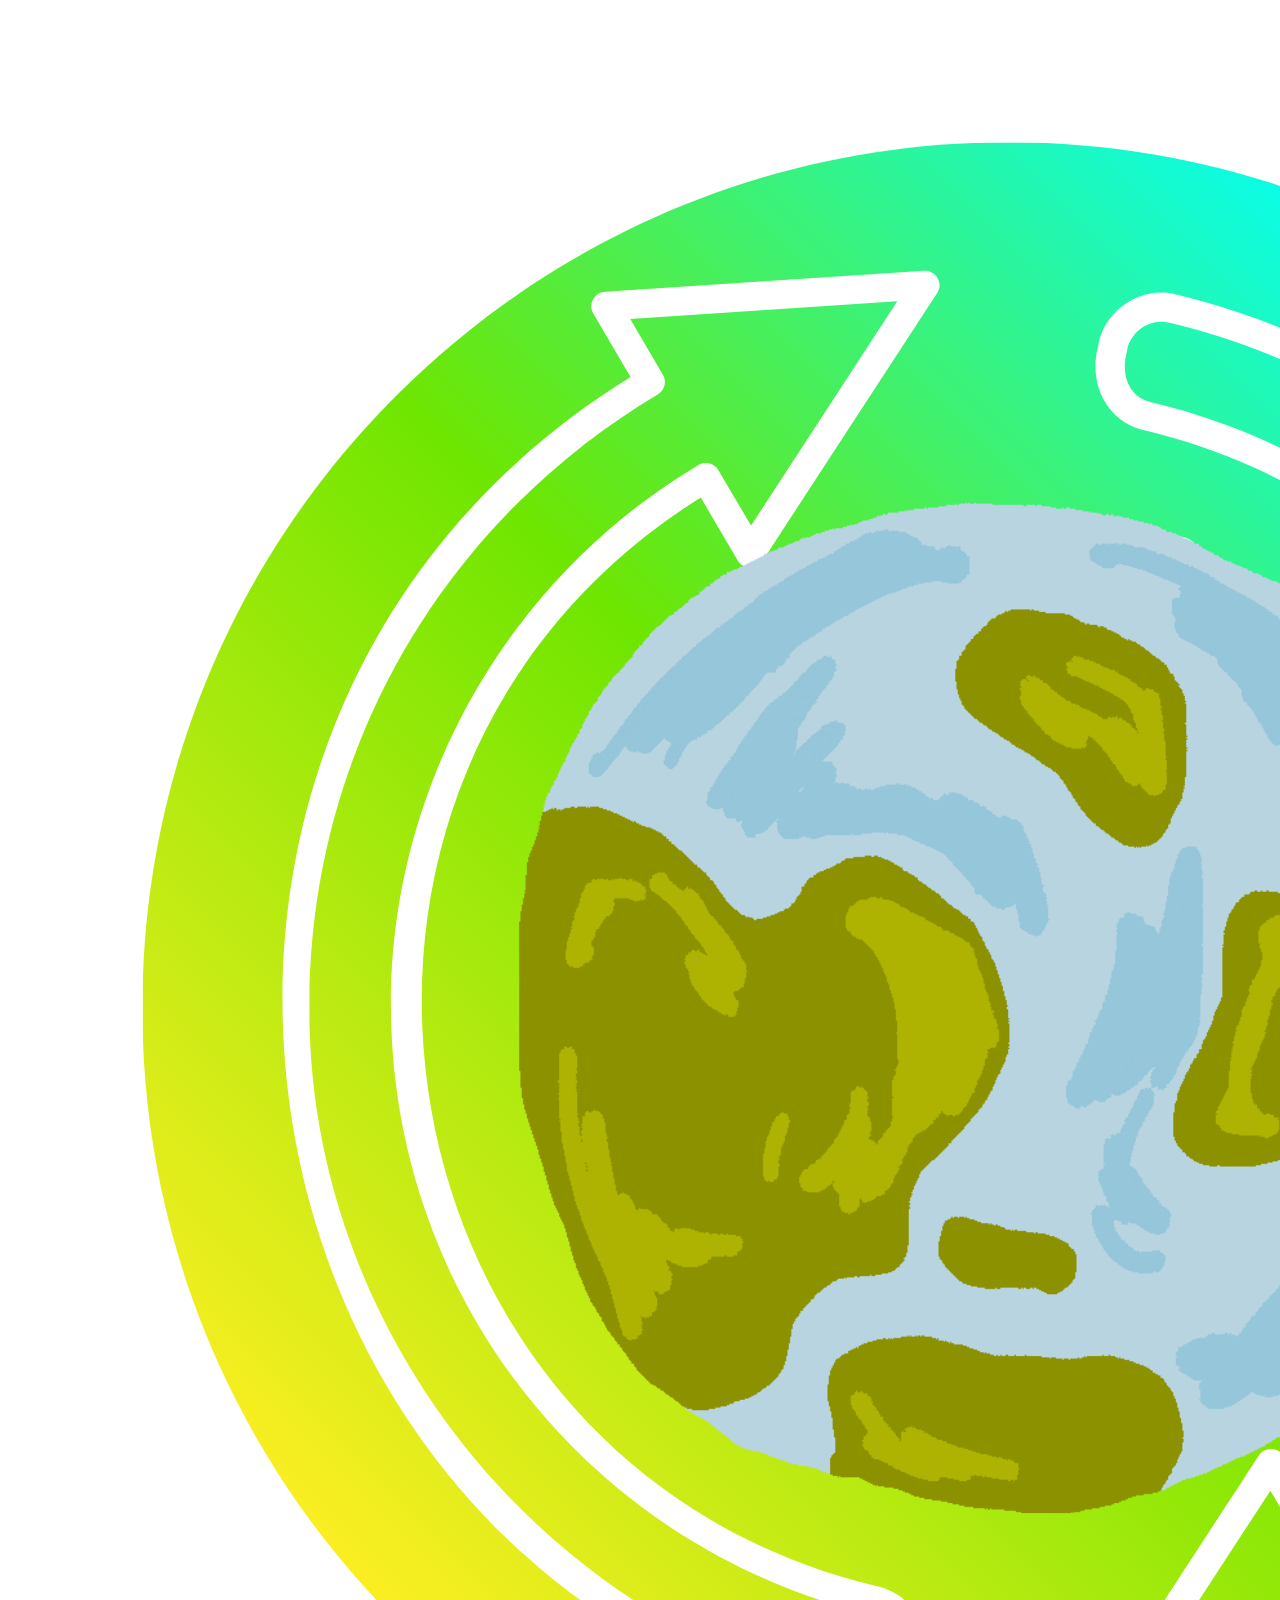
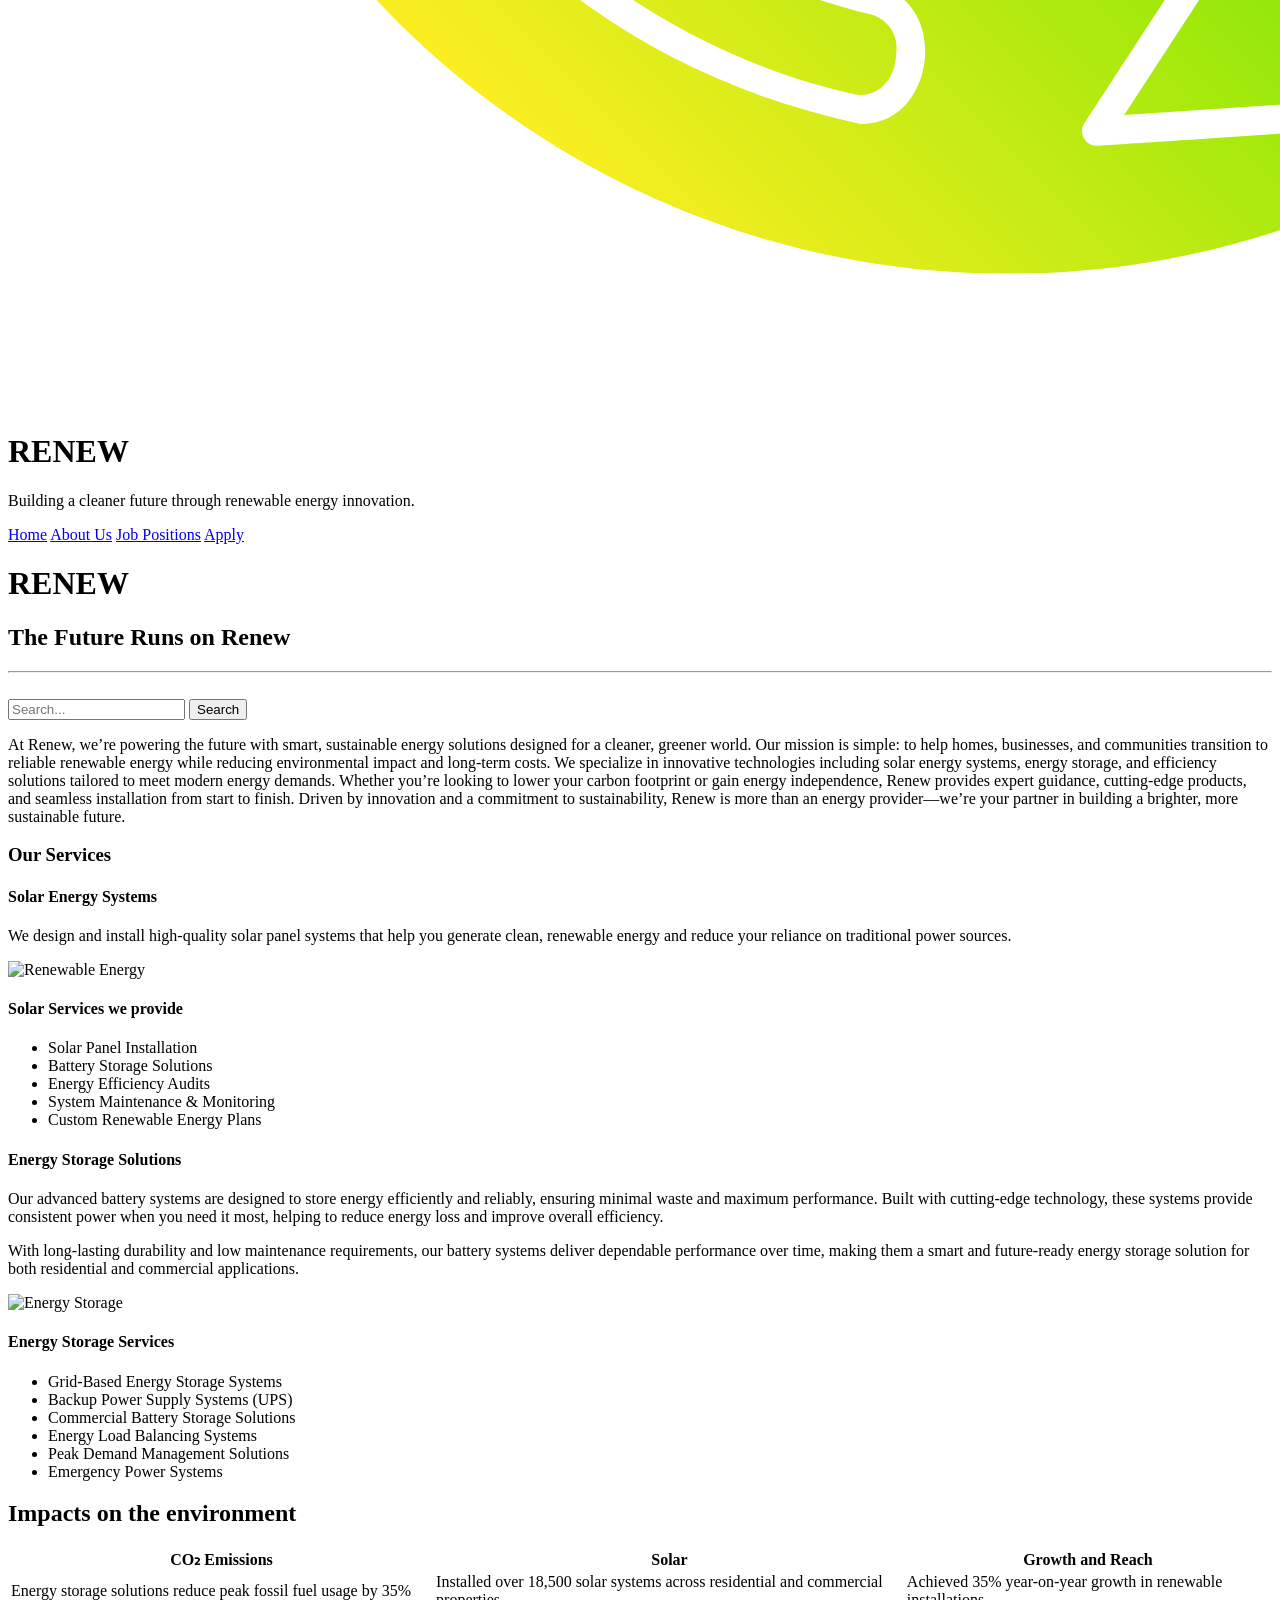
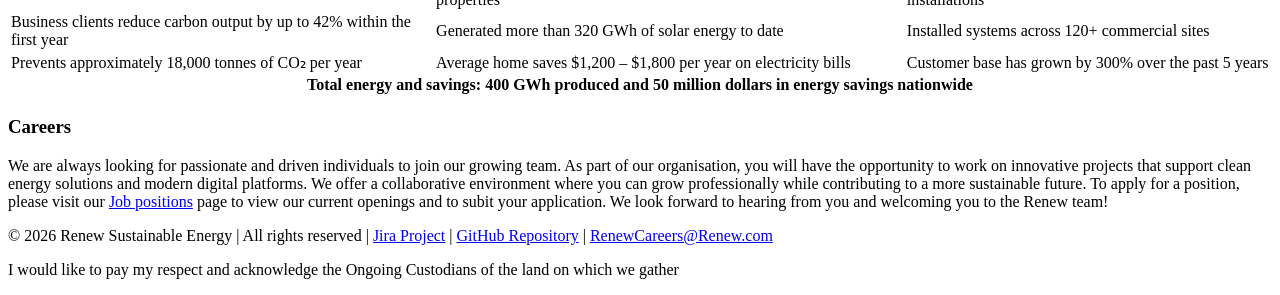
==== index.html @ f9823da1 "Added index.html" ====
<!DOCTYPE html>
<html lang="en">

<head>

<meta charset="UTF-8">
<meta name="description" content="Unit Outline COS10026 Web Technology Project">
<meta name = "keywords" content="recycling, Swinburne, project, Technology, reusing, renewable, renew, e-waste, sustainability, environment">
<meta name= "author" content="Maria Malik">
<title> RENEW </title>

<link rel="stylesheet" href="CSS/style-index.css">
</head>

    <body>
        <header>

        <img src="images/company-logo.png" alt="company-logo" class="logo">
        
    
        <h1>RENEW</h1> <!-- Main heading -->
        <p>Building a cleaner future through renewable energy innovation.</p> 

        <!-- Navigation menu -->
        <nav aria-label="Main navigation" class="navigation">
            <a href="index.html">Home</a> <!-- Link to home page -->
            <a href="about.html">About Us</a> <!-- Link to about page -->
            <a href="jobs.html">Job Positions</a> <!-- Link to jobs page -->
            <a href="apply.html">Apply</a> <!-- Link to apply page -->
        </nav>
        
    </header>


<main>


        <h1>RENEW</h1>
<h2>The Future Runs on Renew</h2>
        <hr>
<br>
        
      <form class="search-box">
  <input type="text" placeholder="Search...">
  <button type="submit">Search</button>
</form>

        <p> 
       At Renew, we’re powering the future with smart, sustainable energy solutions designed for a cleaner, greener world. Our mission is simple: to help homes, businesses, and communities transition to reliable renewable energy while reducing environmental impact and long-term costs.

We specialize in innovative technologies including solar energy systems, energy storage, and efficiency solutions tailored to meet modern energy demands. Whether you’re looking to lower your carbon footprint or gain energy independence, Renew provides expert guidance, cutting-edge products, and seamless installation from start to finish.

Driven by innovation and a commitment to sustainability, Renew is more than an energy provider—we’re your partner in building a brighter, more sustainable future.</p>


<h3>Our Services</h3>

<h4>Solar Energy Systems</h4>
<p>We design and install high-quality solar panel systems that help you generate clean, renewable energy and reduce your reliance on traditional power sources.</p>

      <img src="images/renewable-energy-technology-defined-solar-panels.jpg" alt="Renewable Energy" title="Renewable Energy" loading="lazy" width="500" height="400">

      <h4>Solar Services we provide</h4>
      <ul>
  <li>Solar Panel Installation</li>
  <li>Battery Storage Solutions</li>
  <li>Energy Efficiency Audits</li>
  <li>System Maintenance & Monitoring</li>
  <li>Custom Renewable Energy Plans</li>
</ul>

<h4>Energy Storage Solutions</h4>
<p> Our advanced battery systems are designed to store energy efficiently and reliably, ensuring minimal waste and maximum performance. Built with cutting-edge technology, these systems provide consistent power when you need it most, helping to reduce energy loss and improve overall efficiency.</p>

<p>With long-lasting durability and low maintenance requirements, our battery systems deliver dependable 
performance over time, making them a smart and future-ready energy storage solution for both residential and commercial applications.</p>

<img src="images/GettyImages-2167569505.webp" alt="Energy Storage" title="Energy Storage" loading="lazy" width="500" height="400">

<h4>Energy Storage Services</h4>
<ul>
  <li>Grid-Based Energy Storage Systems</li>
  <li>Backup Power Supply Systems (UPS)</li>
  <li>Commercial Battery Storage Solutions</li>
  <li>Energy Load Balancing Systems</li>
  <li>Peak Demand Management Solutions</li>
  <li>Emergency Power Systems</li>
</ul>

<h2 id="impacts">Impacts on the environment</h2>  
    <table>
  <thead>
      <tr>
        <th>CO₂ Emissions</th>
        <th>Solar</th>
        <th>Growth and Reach</th>
      </tr>
    </thead>

    <tbody>
      <tr>
         <td>Energy storage solutions reduce peak fossil fuel usage by 35%</td>
        <td>Installed over 18,500 solar systems across residential and commercial properties</td>
        <td>Achieved 35% year-on-year growth in renewable installations</td>
      </tr>

      <tr>
         <td>Business clients reduce carbon output by up to 42% within the first year</td>
        <td>Generated more than 320 GWh of solar energy to date</td>
        <td>Installed systems across 120+ commercial sites</td>
      </tr>

      <tr>
          <td>Prevents approximately 18,000 tonnes of CO₂ per year</td>
        <td>Average home saves $1,200 – $1,800 per year on electricity bills</td>
        <td>Customer base has grown by 300% over the past 5 years</td>
   
      </tr>
     </tbody>
 <tfoot>
  <tr>
    <th colspan="3">Total energy and savings: 400 GWh produced and 50 million dollars in energy savings nationwide</th>
  </tr>
</tfoot>
</table>

<h3>Careers</h3>
We are always looking for passionate and driven individuals to join our growing team. As part of our organisation, you will have the opportunity to work on innovative projects that support clean energy solutions and modern digital platforms. We offer a collaborative environment where you can grow professionally while contributing to a more sustainable future.
To apply for a position, please visit our <a href="jobs.html">Job positions</a> page to view our current openings and to subit your application. We look forward to hearing from you and welcoming you to the Renew team!

</main>
<footer>
  <p>
    © 2026 Renew Sustainable Energy | 
    All rights reserved | 
    <a href="https://karimcos10026.atlassian.net/jira/software/projects/WWTP/boards/34">Jira Project</a> | 
    <a href="https://github.com/kc988/Applied-Web-Project-Part-1-of-2">GitHub Repository</a> | 
    <a href="mailto:10652173@student.swin.edu.au">RenewCareers@Renew.com</a>
  </p>

  <p>I would like to pay my respect and acknowledge the Ongoing Custodians of the land on which we gather</p>
</footer>

</body>
</html>
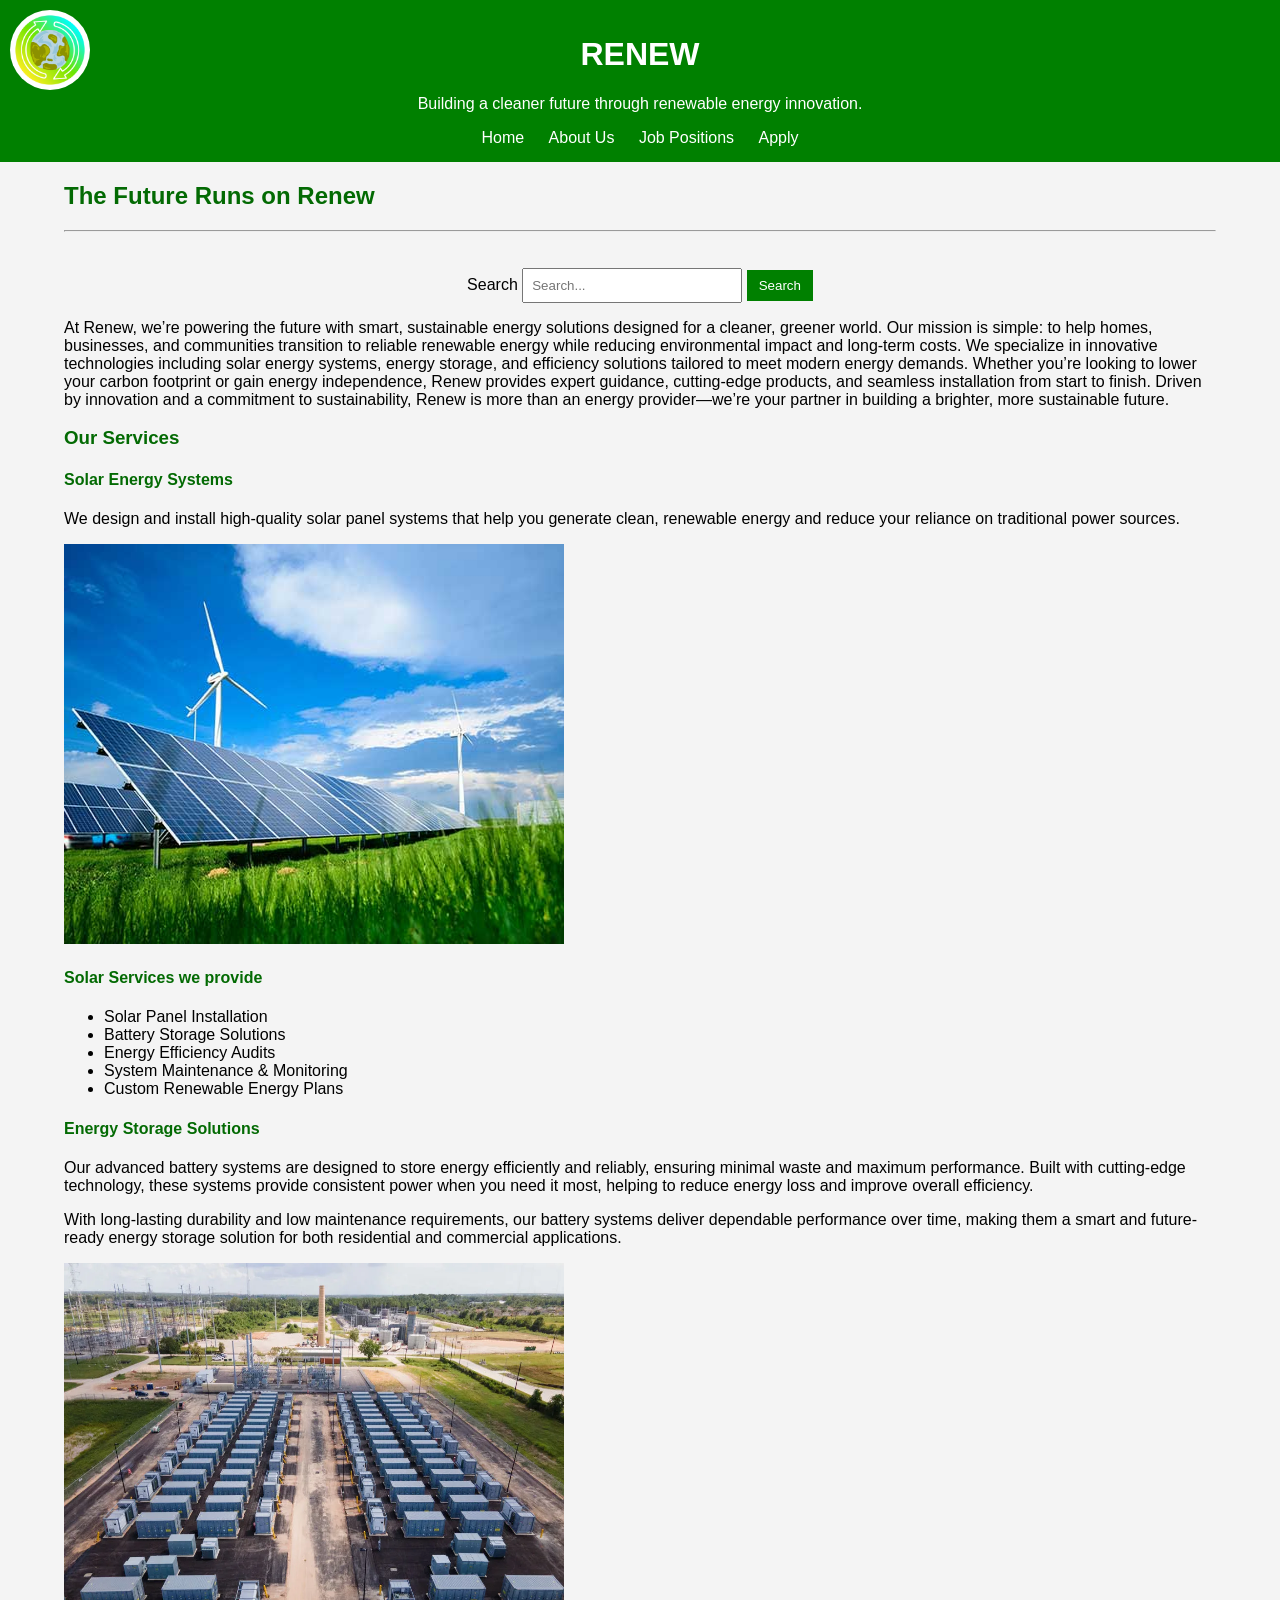
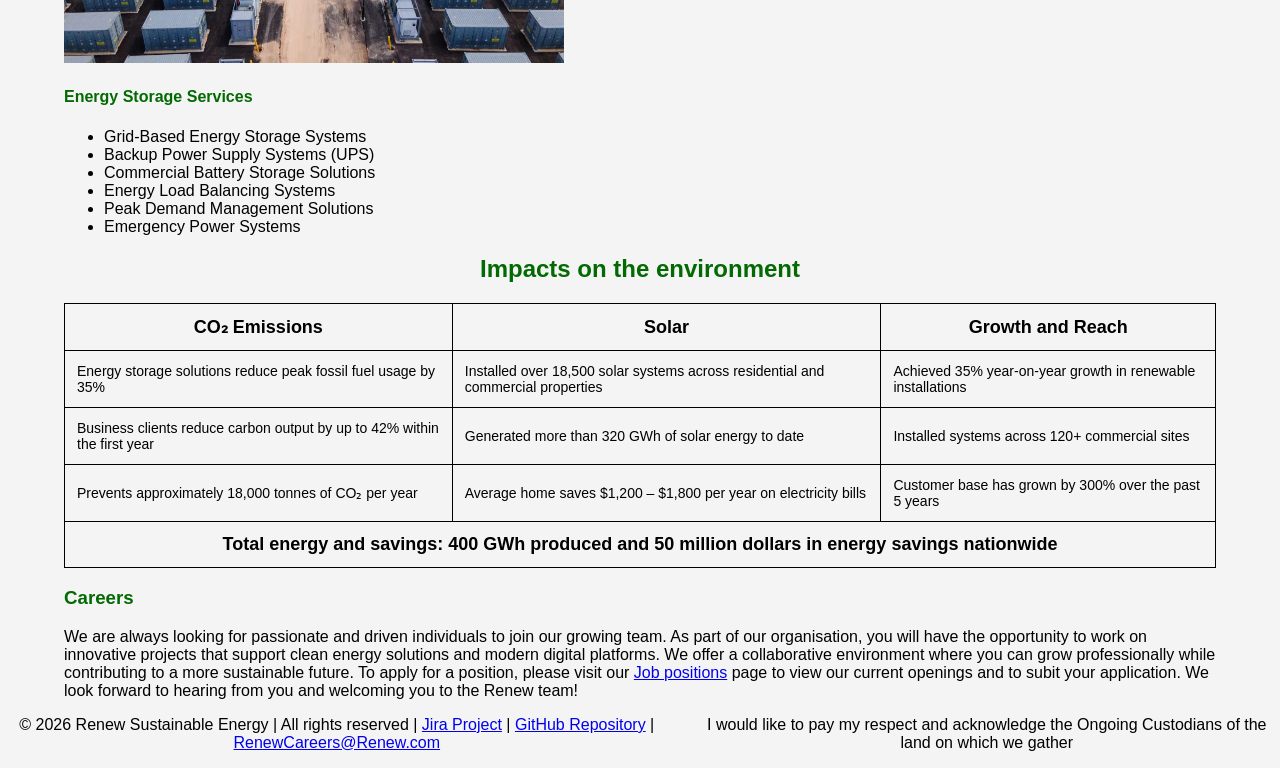
==== commit de840109: "updated search in dex.html" ====
--- a/index.html
+++ b/index.html
@@ -35,13 +35,14 @@
 <main>
 
 
-        <h1>RENEW</h1>
+        
 <h2>The Future Runs on Renew</h2>
         <hr>
 <br>
         
-      <form class="search-box">
-  <input type="text" placeholder="Search...">
+  <form class="search-box" role="search">
+  <label for="search" class="hidden">Search</label>
+  <input type="text" id="search" name="search" placeholder="Search...">
   <button type="submit">Search</button>
 </form>
 
--- a/CSS/style-index.css
+++ b/CSS/style-index.css
@@ -0,0 +1,131 @@
+
+
+
+
+header {
+    background-color: green;
+    color: white;
+    padding: 15px;
+    text-align: center;
+}
+
+/* navigation menu */
+nav {
+    margin-top: 10px;
+}
+
+nav a {
+    color: white;
+    text-decoration: none;
+    margin: 10px;
+}
+
+/* hover effect */
+nav a:hover {
+    color: yellow;
+}
+
+/* main content */
+main {
+    width: 90%;
+    margin: auto;
+}
+
+/* headings */
+h1, h2, h3 {
+    color: darkgreen;
+}
+
+
+.logo {
+  width: 80px;
+  height: auto;
+  position: absolute;
+  top: 10px;
+  left: 10px;
+  border-radius: 50%;
+}
+
+header h1 {
+    color: white;             
+}
+
+
+
+
+
+
+ table th, table td {
+  border: 1px solid black;  
+  padding: 12px;
+}
+
+table {
+  border-spacing: 10px;  
+    border-collapse: collapse;
+
+}
+
+th {
+  font-size: 18px;
+}
+
+
+td {
+  font-size: 14px;
+}
+
+#impacts{
+  text-align: center;
+}
+
+#index:hover, 
+#about:hover, 
+#jobs:hover, 
+#apply:hover {
+  transform: scale(1.05);
+  box-shadow: 0 4px 15px rgba(13, 0, 0, 0.589);
+}
+
+.search-box {
+  text-align: center;
+  margin: 10px;
+}
+
+.search-box input {
+  padding: 8px;
+  width: 200px;
+}
+
+.search-box button {
+  padding: 8px 12px;
+background-color: green;
+  color: white;
+  border: none;
+  cursor: pointer;
+}
+
+h1, h2, h3, h4, h5 {
+  font-family: Montserrat, sans-serif;
+ font-weight: bold;
+ color: rgb(3, 106, 3);
+}
+
+footer {
+text-align: center;
+  list-style: none;   
+  display: flex;      
+  gap: 20px;          
+}
+
+
+body {
+    font-family: Arial;
+    margin: 0;
+    background-color: #f4f4f4;
+}
+
+main {
+    width: 90%;                  /* page takes 90% of screen width */
+    margin: auto;                /* centers the main content */
+}
